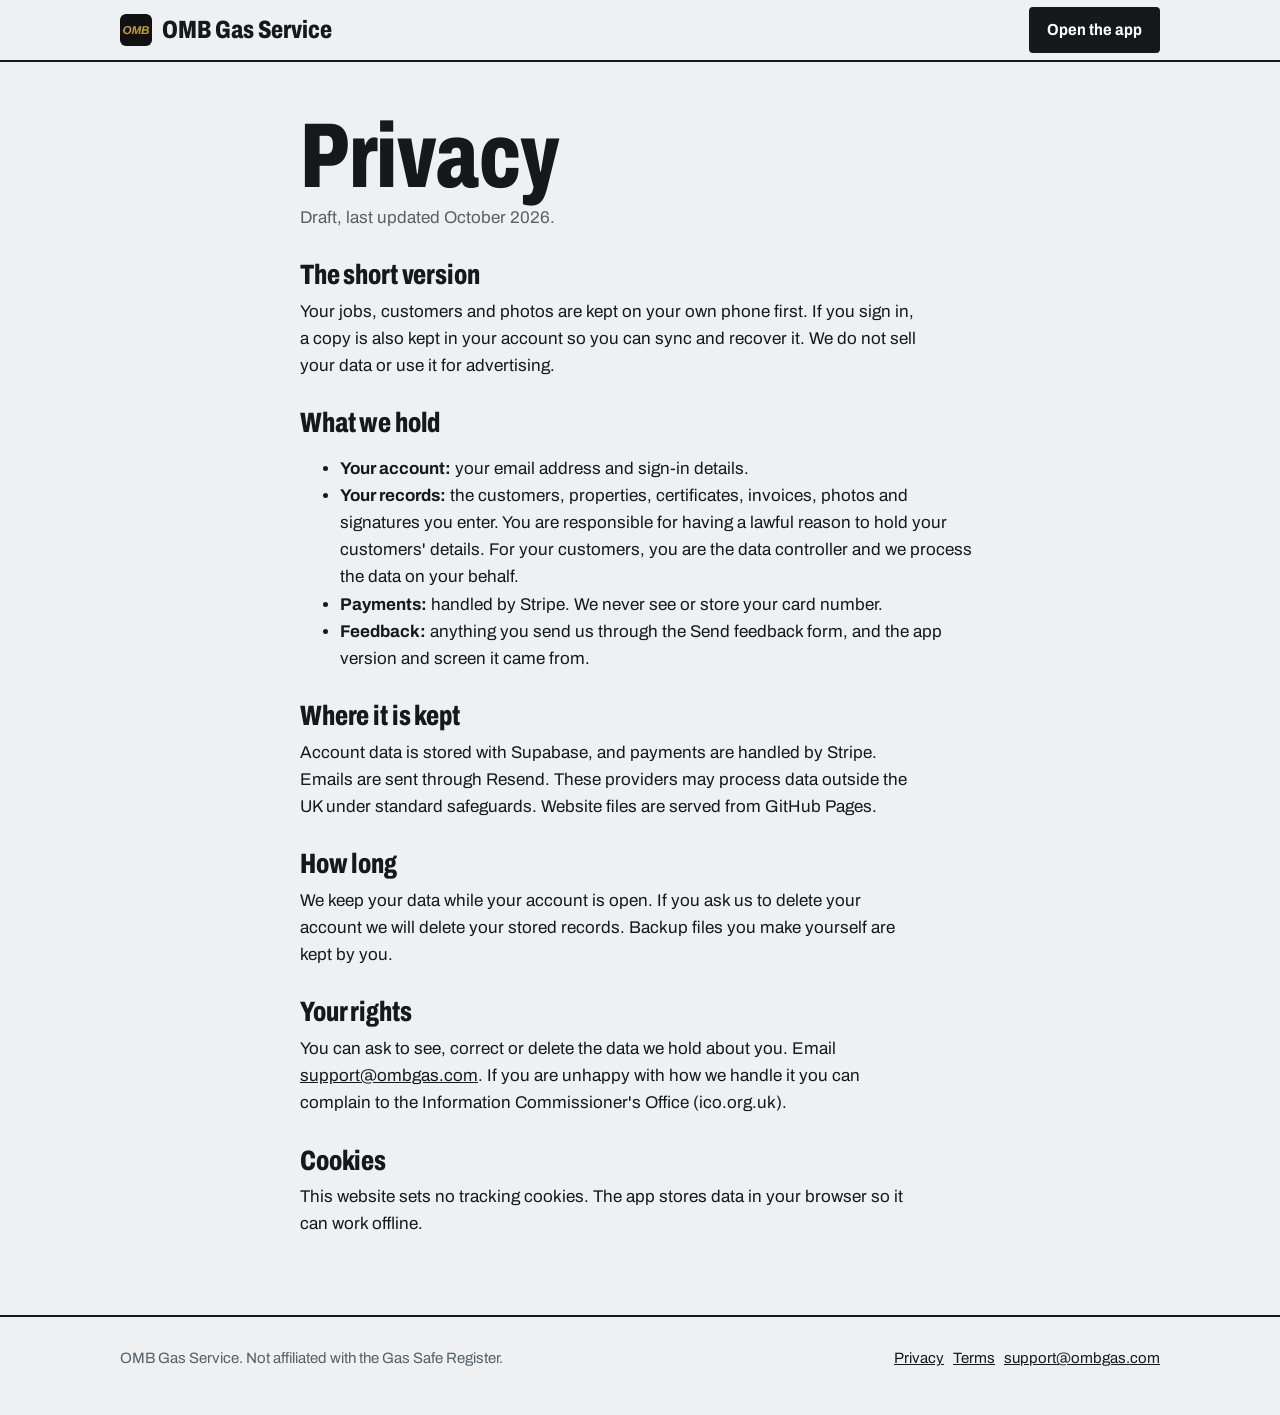
==== privacy.html @ 0eb9e088 "Draft site" ====
<!doctype html>
<html lang="en-GB">
<head>
<meta charset="utf-8">
<meta name="viewport" content="width=device-width, initial-scale=1">
<title>Privacy – OMB Gas Service</title>

<meta name="theme-color" content="#15191c">
<link rel="icon" href="favicon.png">
<link rel="preconnect" href="https://fonts.googleapis.com">
<link rel="preconnect" href="https://fonts.gstatic.com" crossorigin>
<link rel="stylesheet" href="https://fonts.googleapis.com/css2?family=Archivo:wdth,wght@62..125,400..900&display=swap">
<link rel="stylesheet" href="style.css">
</head>
<body>
<header class="top"><div class="wrap"><a class="brand" href="./"><img src="img/icon-192.png" alt="">OMB Gas Service</a><nav><a class="btn" href="https://app.ombgas.com/">Open the app</a></nav></div></header>
<main><section class="wrap legal"><h1>Privacy</h1><p class="upd">Draft, last updated October 2026.</p>
<h2>The short version</h2>
<p>Your jobs, customers and photos are kept on your own phone first. If you sign in, a copy is also kept in your account so you can sync and recover it. We do not sell your data or use it for advertising.</p>
<h2>What we hold</h2>
<ul><li><b>Your account:</b> your email address and sign-in details.</li>
<li><b>Your records:</b> the customers, properties, certificates, invoices, photos and signatures you enter. You are responsible for having a lawful reason to hold your customers' details. For your customers, you are the data controller and we process the data on your behalf.</li>
<li><b>Payments:</b> handled by Stripe. We never see or store your card number.</li>
<li><b>Feedback:</b> anything you send us through the Send feedback form, and the app version and screen it came from.</li></ul>
<h2>Where it is kept</h2>
<p>Account data is stored with Supabase, and payments are handled by Stripe. Emails are sent through Resend. These providers may process data outside the UK under standard safeguards. Website files are served from GitHub Pages.</p>
<h2>How long</h2>
<p>We keep your data while your account is open. If you ask us to delete your account we will delete your stored records. Backup files you make yourself are kept by you.</p>
<h2>Your rights</h2>
<p>You can ask to see, correct or delete the data we hold about you. Email <a href="mailto:support@ombgas.com">support@ombgas.com</a>. If you are unhappy with how we handle it you can complain to the Information Commissioner's Office (ico.org.uk).</p>
<h2>Cookies</h2>
<p>This website sets no tracking cookies. The app stores data in your browser so it can work offline.</p></section></main>
<footer><div class="wrap"><div>OMB Gas Service. Not affiliated with the Gas Safe Register.</div><div><a href="privacy.html">Privacy</a> &nbsp; <a href="terms.html">Terms</a> &nbsp; <a href="mailto:support@ombgas.com">support@ombgas.com</a></div></div></footer>
</body></html>
---- style.css ----
:root{
  --ink:#15191c; --paper:#eef0f1; --card:#fff; --rule:#c6ccd0; --mute:#566068; --tick:#17743f; --tickbg:#e3f1e8;
  --w:1080px;
}
*{box-sizing:border-box}
html{-webkit-text-size-adjust:100%}
body{margin:0;background:var(--paper);color:var(--ink);font:400 17px/1.55 "Archivo",system-ui,-apple-system,"Segoe UI",Roboto,sans-serif;font-stretch:100%}
a{color:inherit}
:focus-visible{outline:3px solid var(--ink);outline-offset:3px;border-radius:3px}
.wrap{max-width:var(--w);margin:0 auto;padding:0 20px}
h1,h2,h3{font-weight:800;font-stretch:72%;line-height:1.02;letter-spacing:-.005em;margin:0}
h1{font-size:clamp(46px,9.6vw,92px)}
h2{font-size:clamp(34px,6vw,54px);margin-bottom:18px}
h3{font-size:24px;font-stretch:80%;line-height:1.1;margin-bottom:6px}
p{margin:0 0 14px;max-width:62ch}
.btn{display:inline-block;background:var(--ink);color:#fff;text-decoration:none;font-weight:700;font-stretch:90%;font-size:19px;padding:15px 24px;border-radius:4px;border:2px solid var(--ink)}
.btn:hover{background:#2c353b}
.btn.alt{background:transparent;color:var(--ink)}
.btn.alt:hover{background:#fff}

/* top bar */
.top{border-bottom:2px solid var(--ink)}
.top .wrap{display:flex;align-items:center;justify-content:space-between;gap:12px;min-height:60px}
.brand{font-weight:800;font-stretch:75%;font-size:25px;text-decoration:none;display:flex;align-items:center;gap:10px}
.brand img{width:32px;height:32px;border-radius:6px}
.top nav{display:flex;gap:18px;align-items:center;font-weight:600;font-size:16px}
.top nav a{text-decoration:none}
.top nav a:hover{text-decoration:underline}
.top .btn{font-size:16px;padding:9px 16px}
@media(max-width:620px){.top nav .hide{display:none}}

/* hero */
.hero{padding:44px 0 56px}
.hero .grid{display:grid;grid-template-columns:1.12fr .88fr;gap:44px;align-items:start}
.hero p.lead{font-size:20px;margin:20px 0 26px;max-width:34ch;font-size:21px}
.hero .cta{display:flex;flex-wrap:wrap;gap:12px;align-items:center}
.hero .fine{margin:14px 0 0;font-size:15px;color:var(--mute)}
@media(max-width:860px){.hero .grid{grid-template-columns:1fr;gap:34px}.hero p.lead{max-width:none}}

/* the calculator: styled like a job-sheet row */
.sheet{background:var(--card);border:2px solid var(--ink);border-radius:4px}
.sheet header{display:flex;justify-content:space-between;align-items:baseline;gap:10px;padding:12px 16px;border-bottom:2px solid var(--ink);background:var(--ink);color:#fff}
.sheet header b{font-size:20px;font-stretch:80%;font-weight:800}
.sheet header span{font-size:14px;opacity:.8}
.sheet .body{padding:16px}
.sheet .row2{display:grid;grid-template-columns:1fr 1fr;gap:12px}
.sheet label{display:block;font-size:14px;font-weight:600;color:var(--mute);margin-bottom:12px}
.sheet input{width:100%;font:600 20px/1.2 "Archivo",sans-serif;font-variant-numeric:tabular-nums;padding:10px 10px;border:2px solid var(--rule);border-radius:3px;background:#fff;color:var(--ink);margin-top:4px}
.sheet input:focus{border-color:var(--ink);outline:none}
.res{border-top:2px solid var(--ink);margin:6px -16px -16px;background:#f7f8f8}
.res div{display:flex;justify-content:space-between;align-items:baseline;padding:11px 16px;border-bottom:1px solid var(--rule);font-weight:600}
.res div:last-child{border-bottom:0}
.res b{font-size:26px;font-variant-numeric:tabular-nums;font-weight:800;font-stretch:85%}
.res small{font-weight:500;color:var(--mute);font-size:14px;margin-left:5px}
.res .net{background:var(--tickbg)}
.res .net b{color:var(--tick)}
.sheetnote{font-size:14px;color:var(--mute);margin:10px 0 0}

/* sections */
section.s{padding:64px 0;border-top:2px solid var(--ink)}
.two{display:grid;grid-template-columns:.8fr 1.2fr;gap:44px;align-items:start}
@media(max-width:860px){.two{grid-template-columns:1fr;gap:20px}}
.forms{list-style:none;margin:0;padding:0;border:2px solid var(--ink);background:var(--card);border-radius:4px}
.forms li{display:grid;grid-template-columns:34px 1fr;gap:14px;padding:16px;border-bottom:1px solid var(--rule)}
.forms li:last-child{border-bottom:0}
.tick{width:26px;height:26px;border:2px solid var(--tick);border-radius:3px;background:var(--tickbg);position:relative;margin-top:2px}
.tick::after{content:"";position:absolute;left:7px;top:2px;width:7px;height:13px;border:solid var(--tick);border-width:0 3px 3px 0;transform:rotate(40deg)}
.forms b{display:block;font-weight:800;font-stretch:80%;font-size:23px;line-height:1.15}
.forms span{color:var(--mute);font-size:16px}
.points{display:grid;grid-template-columns:repeat(2,1fr);gap:0;border:2px solid var(--ink);background:var(--card);border-radius:4px}
.points > div{padding:22px;border-right:1px solid var(--rule);border-bottom:1px solid var(--rule)}
.points > div:nth-child(2n){border-right:0}
.points > div:nth-last-child(-n+2){border-bottom:0}
.points p{margin:0;color:#2b3339;font-size:16px}
@media(max-width:700px){.points{grid-template-columns:1fr}.points > div{border-right:0!important;border-bottom:1px solid var(--rule)!important}.points > div:last-child{border-bottom:0!important}}

/* screens */
.shots{display:flex;gap:22px;overflow-x:auto;padding:4px 2px 18px;scroll-snap-type:x proximity;-webkit-overflow-scrolling:touch}
.shot{flex:0 0 250px;scroll-snap-align:start;margin:0}
.shot img{width:100%;height:auto;display:block;border:2px solid var(--ink);border-radius:18px;background:#fff}
.shot figcaption{font-size:15px;color:var(--mute);margin-top:10px;max-width:24ch}

/* price */
.price{background:var(--ink);color:#fff;border-top:2px solid var(--ink)}
.price .wrap{padding-top:64px;padding-bottom:64px;display:grid;grid-template-columns:1fr 1fr;gap:44px;align-items:center}
.price .big{font-weight:800;font-stretch:70%;font-size:clamp(80px,16vw,148px);line-height:.9}
.price .big small{font-size:.28em;font-stretch:90%;font-weight:600;margin-left:8px}
.price ul{list-style:none;padding:0;margin:0 0 24px}
.price li{padding:7px 0;border-bottom:1px solid #3a444b;font-size:18px}
.price .btn{background:#fff;color:var(--ink);border-color:#fff}
.price .btn:hover{background:#dfe3e5}
@media(max-width:860px){.price .wrap{grid-template-columns:1fr;gap:26px}}

/* faq */
details{border-top:1px solid var(--rule);padding:16px 0}
details:last-of-type{border-bottom:1px solid var(--rule)}
summary{cursor:pointer;font-weight:700;font-size:19px;list-style:none;display:flex;justify-content:space-between;gap:14px}
summary::-webkit-details-marker{display:none}
summary::after{content:"+";font-size:26px;line-height:1;font-weight:600}
details[open] summary::after{content:"–"}
details p{margin:10px 0 0}

footer{border-top:2px solid var(--ink);padding:30px 0 44px;font-size:15px;color:var(--mute)}
footer .wrap{display:flex;flex-wrap:wrap;gap:14px 30px;justify-content:space-between}
footer a{color:var(--ink)}

/* legal pages */
.doc{padding:44px 0 70px}
.doc h1{font-size:clamp(40px,8vw,70px);margin-bottom:10px}
.doc h2{font-size:30px;font-stretch:80%;margin:34px 0 10px}
.doc p,.doc li{max-width:70ch}
.doc ul{padding-left:22px}
.doc .upd{color:var(--mute)}
@media(prefers-reduced-motion:reduce){*{scroll-behavior:auto!important;transition:none!important;animation:none!important}}
.legal{padding-top:48px;padding-bottom:64px;max-width:720px}
.legal h2{font-size:28px;margin:30px 0 8px}
.legal p,.legal li{font-size:17px;line-height:1.6}
.legal .upd{color:var(--mute)}
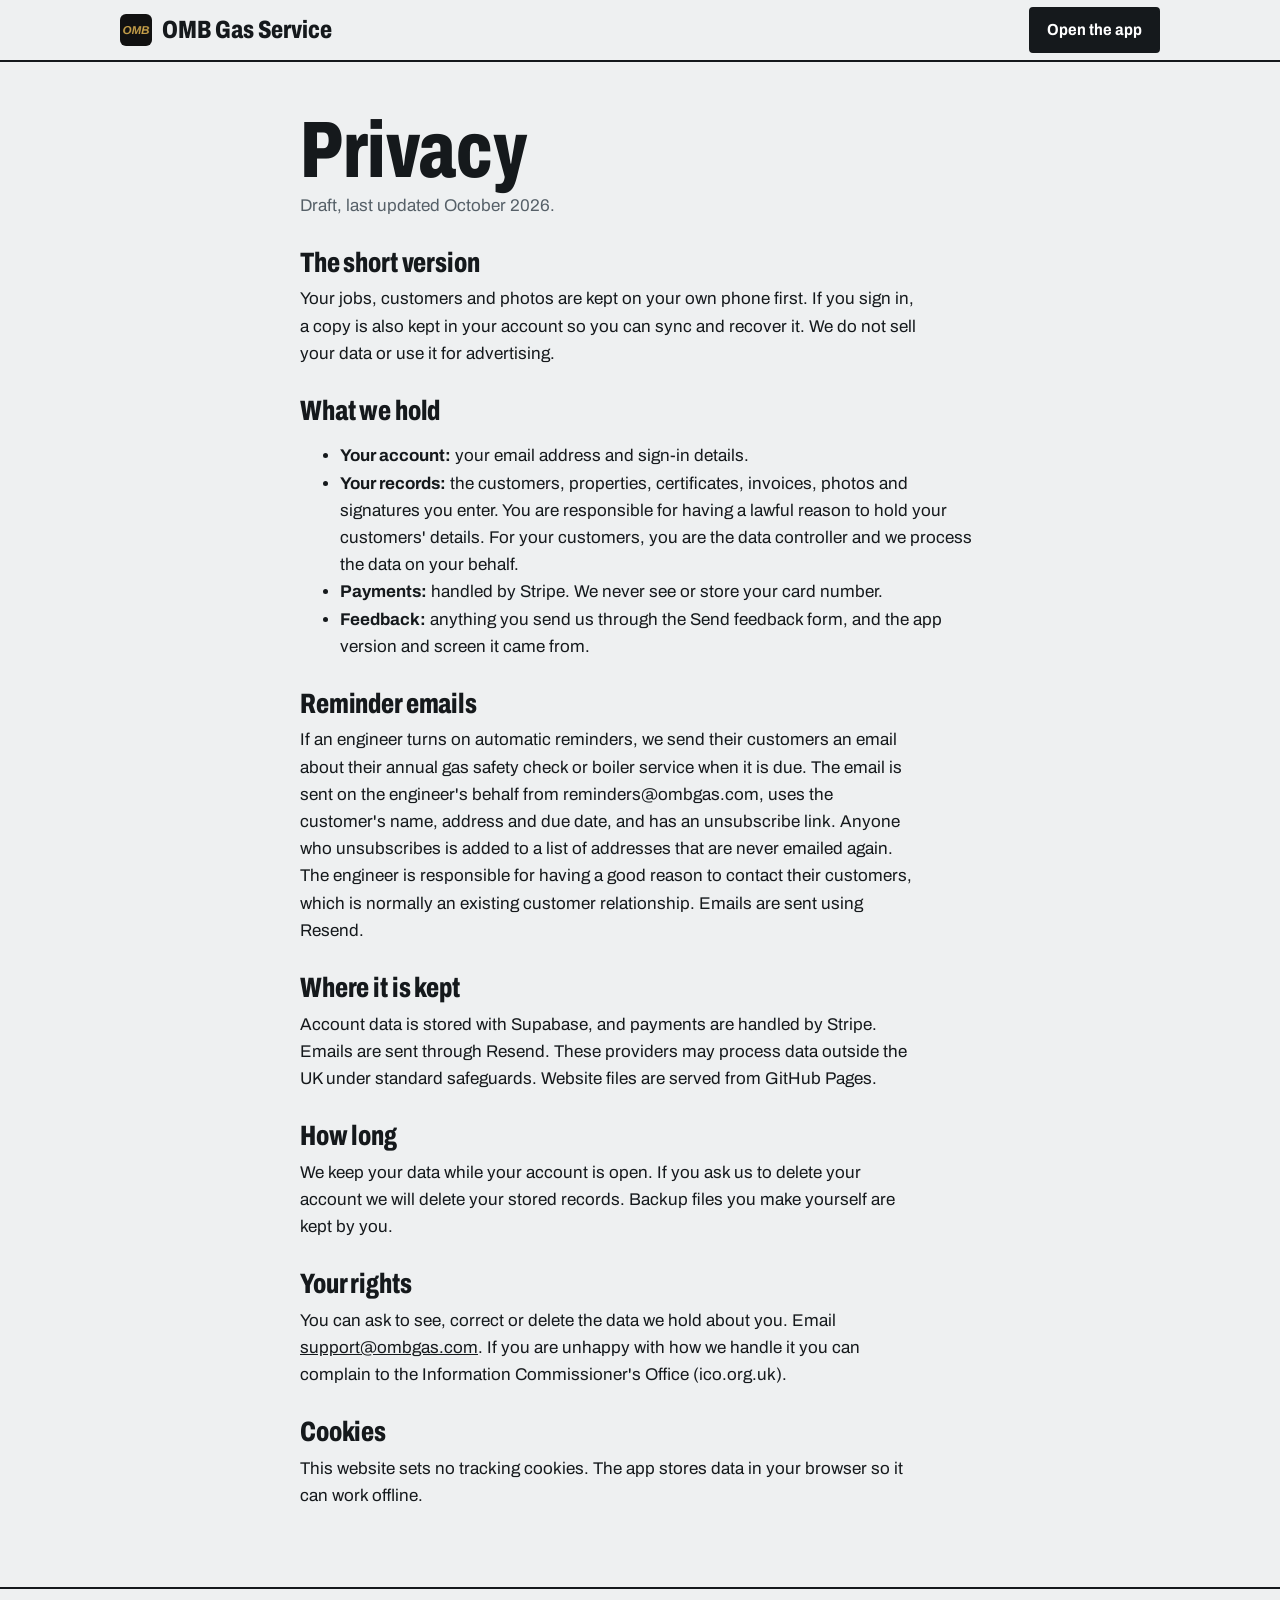
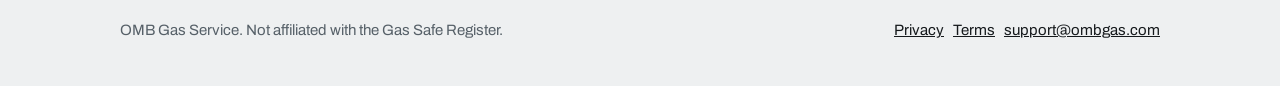
==== commit eba787ca: "Unsubscribe page; privacy: reminder emails" ====
--- a/privacy.html
+++ b/privacy.html
@@ -22,6 +22,8 @@
 <li><b>Your records:</b> the customers, properties, certificates, invoices, photos and signatures you enter. You are responsible for having a lawful reason to hold your customers' details. For your customers, you are the data controller and we process the data on your behalf.</li>
 <li><b>Payments:</b> handled by Stripe. We never see or store your card number.</li>
 <li><b>Feedback:</b> anything you send us through the Send feedback form, and the app version and screen it came from.</li></ul>
+<h2>Reminder emails</h2>
+<p>If an engineer turns on automatic reminders, we send their customers an email about their annual gas safety check or boiler service when it is due. The email is sent on the engineer's behalf from reminders@ombgas.com, uses the customer's name, address and due date, and has an unsubscribe link. Anyone who unsubscribes is added to a list of addresses that are never emailed again. The engineer is responsible for having a good reason to contact their customers, which is normally an existing customer relationship. Emails are sent using Resend.</p>
 <h2>Where it is kept</h2>
 <p>Account data is stored with Supabase, and payments are handled by Stripe. Emails are sent through Resend. These providers may process data outside the UK under standard safeguards. Website files are served from GitHub Pages.</p>
 <h2>How long</h2>
--- a/style.css
+++ b/style.css
@@ -9,7 +9,7 @@
 :focus-visible{outline:3px solid var(--ink);outline-offset:3px;border-radius:3px}
 .wrap{max-width:var(--w);margin:0 auto;padding:0 20px}
 h1,h2,h3{font-weight:800;font-stretch:72%;line-height:1.02;letter-spacing:-.005em;margin:0}
-h1{font-size:clamp(46px,9.6vw,92px)}
+h1{font-size:clamp(46px,8vw,80px)}
 h2{font-size:clamp(34px,6vw,54px);margin-bottom:18px}
 h3{font-size:24px;font-stretch:80%;line-height:1.1;margin-bottom:6px}
 p{margin:0 0 14px;max-width:62ch}
@@ -31,29 +31,12 @@
 
 /* hero */
 .hero{padding:44px 0 56px}
-.hero .grid{display:grid;grid-template-columns:1.12fr .88fr;gap:44px;align-items:start}
+.hero .grid{display:grid;grid-template-columns:1.1fr .9fr;gap:40px;align-items:start}
 .hero p.lead{font-size:20px;margin:20px 0 26px;max-width:34ch;font-size:21px}
 .hero .cta{display:flex;flex-wrap:wrap;gap:12px;align-items:center}
 .hero .fine{margin:14px 0 0;font-size:15px;color:var(--mute)}
 @media(max-width:860px){.hero .grid{grid-template-columns:1fr;gap:34px}.hero p.lead{max-width:none}}
 
-/* the calculator: styled like a job-sheet row */
-.sheet{background:var(--card);border:2px solid var(--ink);border-radius:4px}
-.sheet header{display:flex;justify-content:space-between;align-items:baseline;gap:10px;padding:12px 16px;border-bottom:2px solid var(--ink);background:var(--ink);color:#fff}
-.sheet header b{font-size:20px;font-stretch:80%;font-weight:800}
-.sheet header span{font-size:14px;opacity:.8}
-.sheet .body{padding:16px}
-.sheet .row2{display:grid;grid-template-columns:1fr 1fr;gap:12px}
-.sheet label{display:block;font-size:14px;font-weight:600;color:var(--mute);margin-bottom:12px}
-.sheet input{width:100%;font:600 20px/1.2 "Archivo",sans-serif;font-variant-numeric:tabular-nums;padding:10px 10px;border:2px solid var(--rule);border-radius:3px;background:#fff;color:var(--ink);margin-top:4px}
-.sheet input:focus{border-color:var(--ink);outline:none}
-.res{border-top:2px solid var(--ink);margin:6px -16px -16px;background:#f7f8f8}
-.res div{display:flex;justify-content:space-between;align-items:baseline;padding:11px 16px;border-bottom:1px solid var(--rule);font-weight:600}
-.res div:last-child{border-bottom:0}
-.res b{font-size:26px;font-variant-numeric:tabular-nums;font-weight:800;font-stretch:85%}
-.res small{font-weight:500;color:var(--mute);font-size:14px;margin-left:5px}
-.res .net{background:var(--tickbg)}
-.res .net b{color:var(--tick)}
 .sheetnote{font-size:14px;color:var(--mute);margin:10px 0 0}
 
 /* sections */
@@ -116,3 +99,53 @@
 .legal h2{font-size:28px;margin:30px 0 8px}
 .legal p,.legal li{font-size:17px;line-height:1.6}
 .legal .upd{color:var(--mute)}
+
+.paper{display:block;border:2px solid var(--ink);background:#fff;border-radius:3px;overflow:hidden}
+.paper img{display:block;width:100%;height:auto}
+.exlead{max-width:60ch;margin:0 0 24px;color:var(--mute);font-size:18px}
+.examples{display:grid;grid-template-columns:1fr 1fr;gap:28px;align-items:start}
+.examples figure{margin:0}
+.examples figcaption{font-size:15px;color:var(--mute);margin-top:10px;max-width:46ch}
+@media(max-width:720px){.examples{grid-template-columns:1fr}}
+
+.thumbhead{margin:0 0 12px;font-weight:700;font-size:18px}
+.thumbs{display:grid;grid-template-columns:repeat(3,1fr);gap:12px;align-items:start}
+.thumbs figure{margin:0}
+.thumb{display:block;border:2px solid var(--ink);background:#fff;border-radius:3px;overflow:hidden;height:190px;cursor:zoom-in}
+.thumb img{width:100%;height:100%;object-fit:cover;object-position:top left;display:block}
+.thumb:hover,.thumb:focus-visible{outline:3px solid var(--tick);outline-offset:2px}
+.thumbs figcaption{font-size:14px;font-weight:600;margin-top:6px}
+dialog#viewer{border:2px solid var(--ink);padding:0;background:#fff;max-width:min(1100px,96vw);width:96vw;max-height:92vh;overflow:auto;border-radius:4px}
+dialog#viewer::backdrop{background:rgba(21,25,28,.8)}
+dialog#viewer img{display:block;width:100%;height:auto}
+#vclose{position:sticky;top:0;float:right;margin:8px;z-index:2;font:700 15px "Archivo",sans-serif;background:var(--ink);color:#fff;border:0;border-radius:3px;padding:10px 16px;cursor:pointer}
+@media(max-width:860px){.thumb{height:150px}}
+
+/* phones and desktops: tidy-ups */
+html{-webkit-text-size-adjust:100%;text-size-adjust:100%;scroll-behavior:smooth}
+@media(prefers-reduced-motion:reduce){html{scroll-behavior:auto}}
+.brand{white-space:nowrap}
+.top .btn{white-space:nowrap}
+.top nav a:not(.btn):not(.hide){display:inline-flex;align-items:center;min-height:44px}
+@media(min-width:621px){.top nav a.hide{display:inline-flex;align-items:center;min-height:44px}}
+summary{min-height:48px;align-items:center;padding:6px 0}
+@media(max-width:520px){
+  .top .wrap{min-height:56px}
+  .brand{font-size:21px;gap:8px}
+  .brand img{width:28px;height:28px}
+  .top .btn{font-size:15px;padding:10px 12px}
+  .hero{padding:28px 0 40px}
+  .hero .cta .btn{width:100%;text-align:center}
+  .btn{min-height:48px}
+}
+@media(min-width:1100px){
+  .thumb{height:230px}
+  .thumbs{gap:16px}
+}
+@media(max-width:380px){
+  .brand{font-size:18px;gap:6px}
+  .brand img{width:26px;height:26px}
+  .top .wrap{gap:8px}
+  .top .btn{font-size:14px;padding:10px 10px}
+}
+.brand{min-height:44px}
